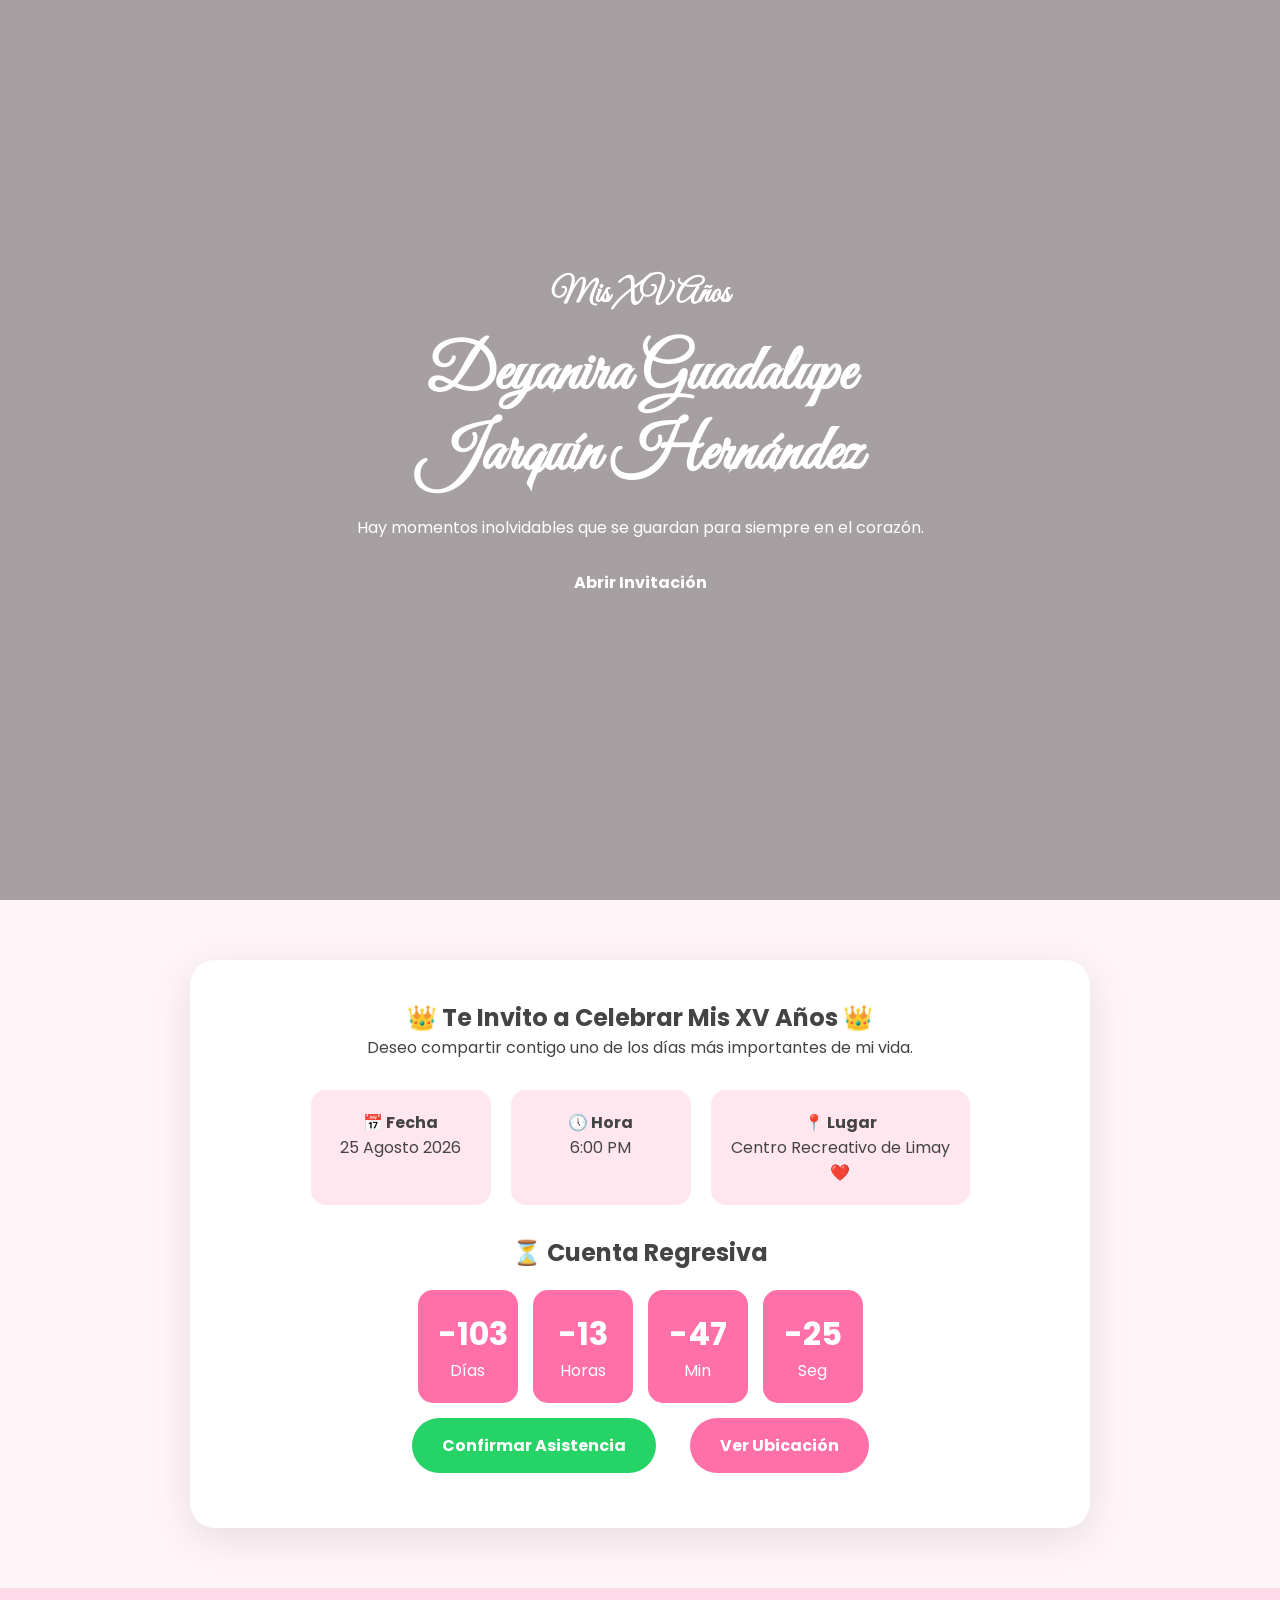
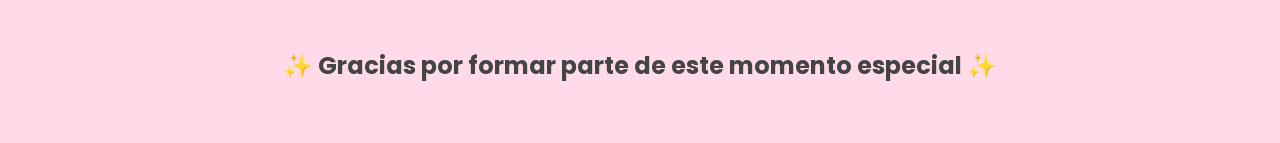
==== index.html @ f2883c16 "Add files via upload" ====
<!DOCTYPE html>

<html lang="es">
<head>
<meta charset="UTF-8">
<meta name="viewport" content="width=device-width, initial-scale=1.0">

<title>XV Años Deyanira Guadalupe</title>

<link rel="stylesheet" href="style.css">

<link href="https://fonts.googleapis.com/css2?family=Great+Vibes&family=Poppins:wght@300;400;600&display=swap" rel="stylesheet">

</head>
<body>

<div id="petals"></div>

<audio id="musica" loop>
    <source src="assets/musica.mp3" type="audio/mpeg">
</audio>

<section class="hero">

<div class="overlay">

<h3>Mis XV Años</h3>

<h1>Deyanira Guadalupe<br>Jarquín Hernández</h1>

<p>
Hay momentos inolvidables que se guardan para siempre en el corazón.
</p>

<a href="#evento" class="btn" id="btnAbrir">
Abrir Invitación
</a>

</div>

</section>

<section id="evento" class="card">

<h2>👑 Te Invito a Celebrar Mis XV Años 👑</h2>

<p>
Deseo compartir contigo uno de los días más importantes de mi vida.
</p>

<div class="info">

<div>
<h4>📅 Fecha</h4>
<p>25 Agosto 2026</p>
</div>

<div>
<h4>🕔 Hora</h4>
<p>6:00 PM</p>
</div>

<div>
<h4>📍 Lugar</h4>
<p>Centro Recreativo de Limay<br>❤️</p>
</div>

</div>

<h2>⏳ Cuenta Regresiva</h2>

<div id="countdown">

<div class="box">
<span id="days">0</span>
<p>Días</p>
</div>

<div class="box">
<span id="hours">0</span>
<p>Horas</p>
</div>

<div class="box">
<span id="minutes">0</span>
<p>Min</p>
</div>

<div class="box">
<span id="seconds">0</span>
<p>Seg</p>
</div>

</div>

<a
class="btn whatsapp"
href="https://wa.me/50582159557?text=Hola%20Deyanira,%20confirmo%20mi%20asistencia%20a%20tus%20XV%20Años"
target="_blank">

Confirmar Asistencia

</a>

<a
class="btn maps"
href="https://www.google.com/maps/place/Centro+Recreativo+Limay/@13.172949,-86.6126828,20.75z/data=!4m15!1m8!3m7!1s0x8f71c0680422ae6b:0xf61a244cb6ea5b37!2sSan+Juan+de+Limay!3b1!8m2!3d13.1777422!4d-86.6132317!16zL20vMDc4dGtt!3m5!1s0x8f71c14934490e0d:0x41bcb33f2bad09e2!8m2!3d13.1728596!4d-86.6125028!16s%2Fg%2F11fd8gxc76?entry=ttu&g_ep=EgoyMDI2MDYwMS4wIKXMDSoASAFQAw%3D%3D"
target="_blank">

Ver Ubicación

</a>

</section>

<section class="footer">

<h2>✨ Gracias por formar parte de este momento especial ✨</h2>

</section>

<script src="script.js"></script>

</body>
</html>
---- style.css ----
*{
margin:0;
padding:0;
box-sizing:border-box;
}

html{
scroll-behavior:smooth;
}

body{
font-family:'Poppins',sans-serif;
background:#fff5f8;
color:#444;
}

.hero{
height:100vh;
background:
linear-gradient(
rgba(0,0,0,.35),
rgba(0,0,0,.35)
),
url('assets/portada.jpg');

background-size:cover;
background-position:center;
display:flex;
justify-content:center;
align-items:center;
text-align:center;
}

.overlay{
color:white;
padding:20px;
}

.overlay h3{
font-size:2rem;
font-family:'Great Vibes',cursive;
}

.overlay h1{
font-size:4rem;
font-family:'Great Vibes',cursive;
margin:20px 0;
}

.overlay p{
max-width:600px;
margin:auto;
}

.card{
max-width:900px;
margin:60px auto;
padding:40px;
background:white;
border-radius:25px;
box-shadow:0 10px 40px rgba(0,0,0,.1);
text-align:center;
}

.info{
display:flex;
justify-content:center;
gap:20px;
flex-wrap:wrap;
margin:30px 0;
}

.info div{
background:#ffe6ef;
padding:20px;
border-radius:15px;
min-width:180px;
}

#countdown{
display:flex;
justify-content:center;
gap:15px;
flex-wrap:wrap;
margin-top:20px;
}

.box{
background:#ff6fa8;
color:white;
padding:20px;
border-radius:15px;
width:100px;
}

.box span{
font-size:2rem;
font-weight:bold;
}

.btn{
display:inline-block;
margin:15px;
padding:15px 30px;
border-radius:40px;
text-decoration:none;
color:white;
font-weight:bold;
transition:.3s;
}

.whatsapp{
background:#25D366;
}

.maps{
background:#ff6fa8;
}

.btn:hover{
transform:translateY(-3px);
}

.footer{
text-align:center;
padding:60px 20px;
background:#ffdbe9;
}

footer{text-align:center;padding:50px;font-size:1.2rem}
.petal{
position:fixed;
top:-20px;
font-size:20px;
animation:fall linear forwards;
pointer-events:none;
}


@media(max-width:768px){

.overlay h1{
font-size:2.5rem;
}

}
.petal{
    position: fixed;
    top: -50px;
    z-index: 9999;
    pointer-events: none;
    user-select: none;

    animation-name: caerPetalo;
    animation-timing-function: linear;
    animation-fill-mode: forwards;

    filter: drop-shadow(0 0 4px rgba(255,255,255,.6));
}

@keyframes caerPetalo {

    0%{
        transform:
            translateX(0px)
            translateY(0px)
            rotate(0deg);

        opacity:0;
    }

    10%{
        opacity:1;
    }

    25%{
        transform:
            translateX(50px)
            translateY(25vh)
            rotate(90deg);
    }

    50%{
        transform:
            translateX(-40px)
            translateY(50vh)
            rotate(180deg);
    }

    75%{
        transform:
            translateX(35px)
            translateY(75vh)
            rotate(270deg);
    }

    100%{
        transform:
            translateX(-30px)
            translateY(110vh)
            rotate(360deg);

        opacity:0;
    }
}
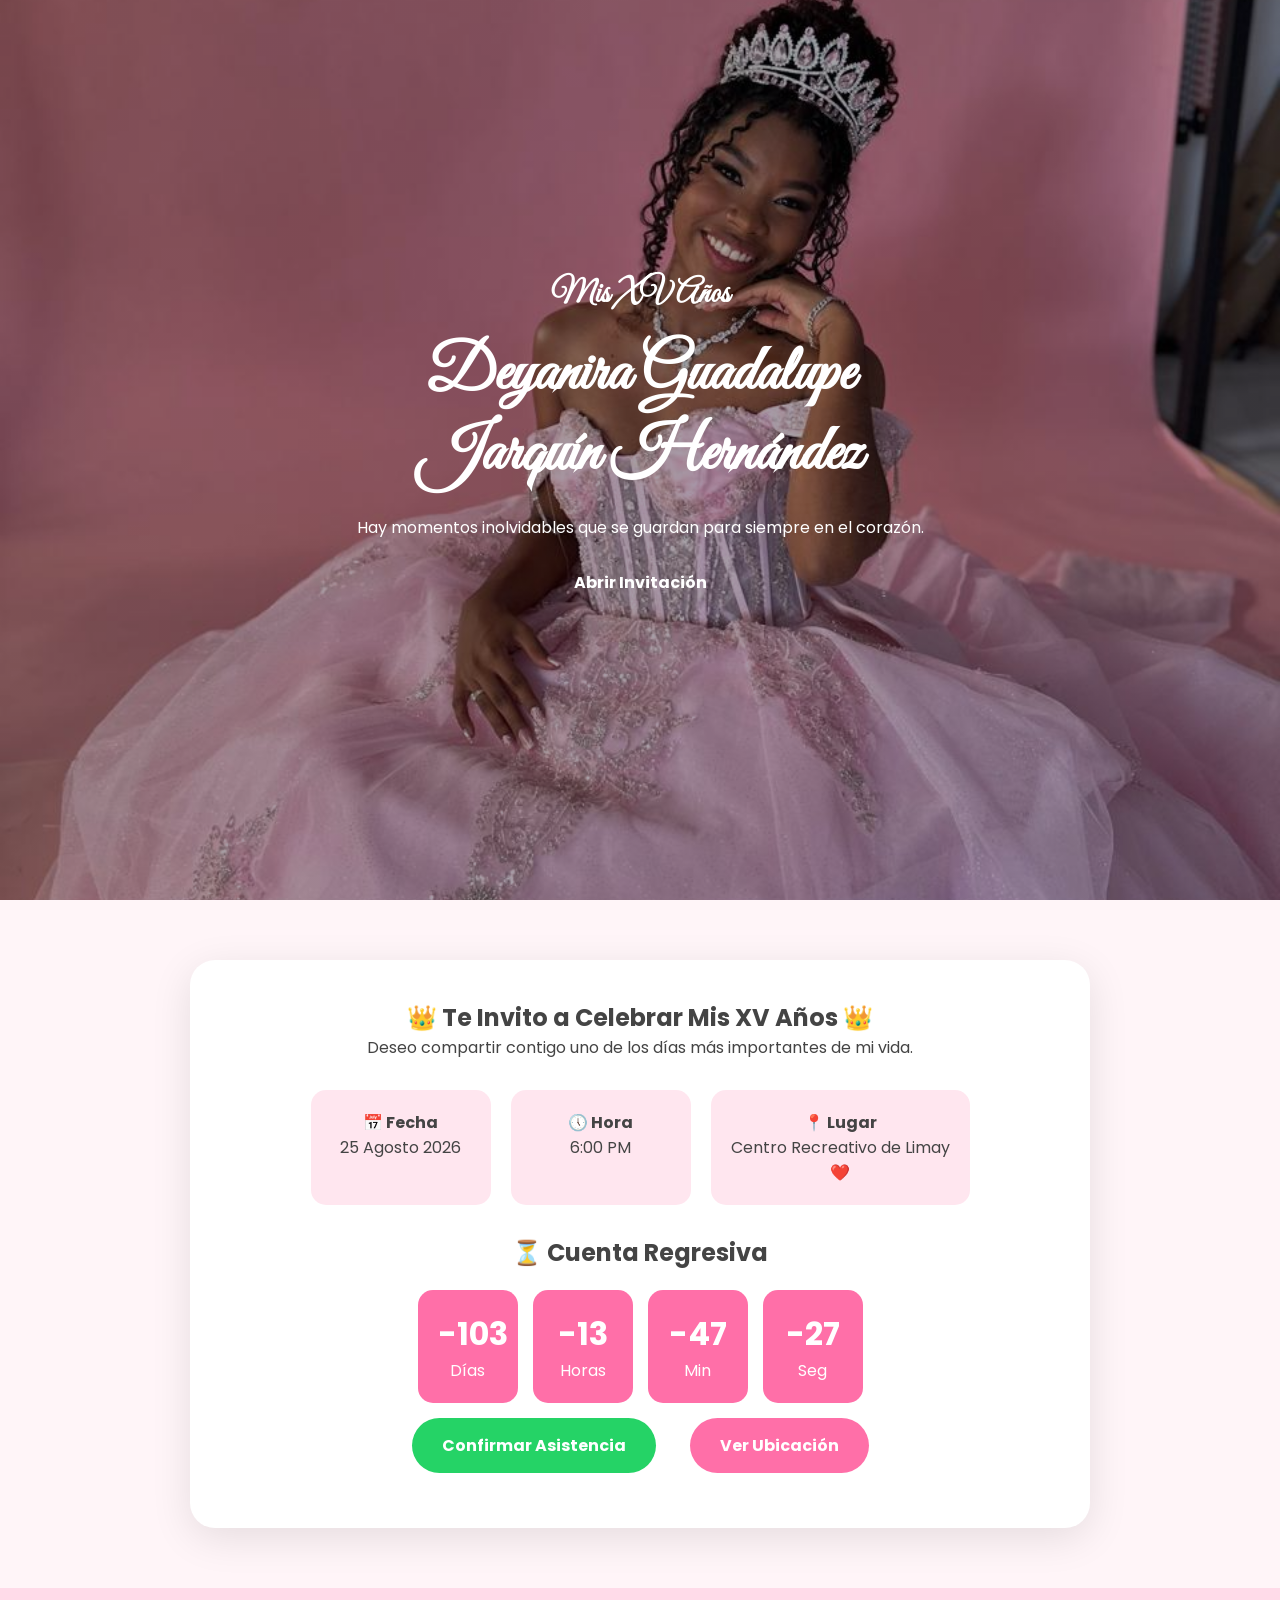
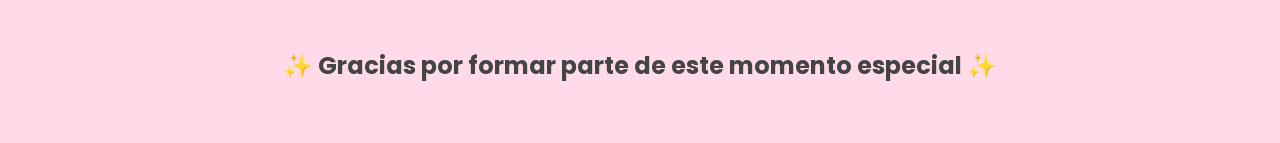
==== commit a731708d: "Fix HTML formatting and update links" ====
--- a/index.html
+++ b/index.html
@@ -104,8 +104,9 @@
 
 <a
 class="btn maps"
-href="https://www.google.com/maps/place/Centro+Recreativo+Limay/@13.172949,-86.6126828,20.75z/data=!4m15!1m8!3m7!1s0x8f71c0680422ae6b:0xf61a244cb6ea5b37!2sSan+Juan+de+Limay!3b1!8m2!3d13.1777422!4d-86.6132317!16zL20vMDc4dGtt!3m5!1s0x8f71c14934490e0d:0x41bcb33f2bad09e2!8m2!3d13.1728596!4d-86.6125028!16s%2Fg%2F11fd8gxc76?entry=ttu&g_ep=EgoyMDI2MDYwMS4wIKXMDSoASAFQAw%3D%3D"
-target="_blank">
+href="https://www.google.com/maps/search/?api=1&query=13.1728596,-86.6125028"
+target="_blank"
+rel="noopener noreferrer">
 
 Ver Ubicación
 
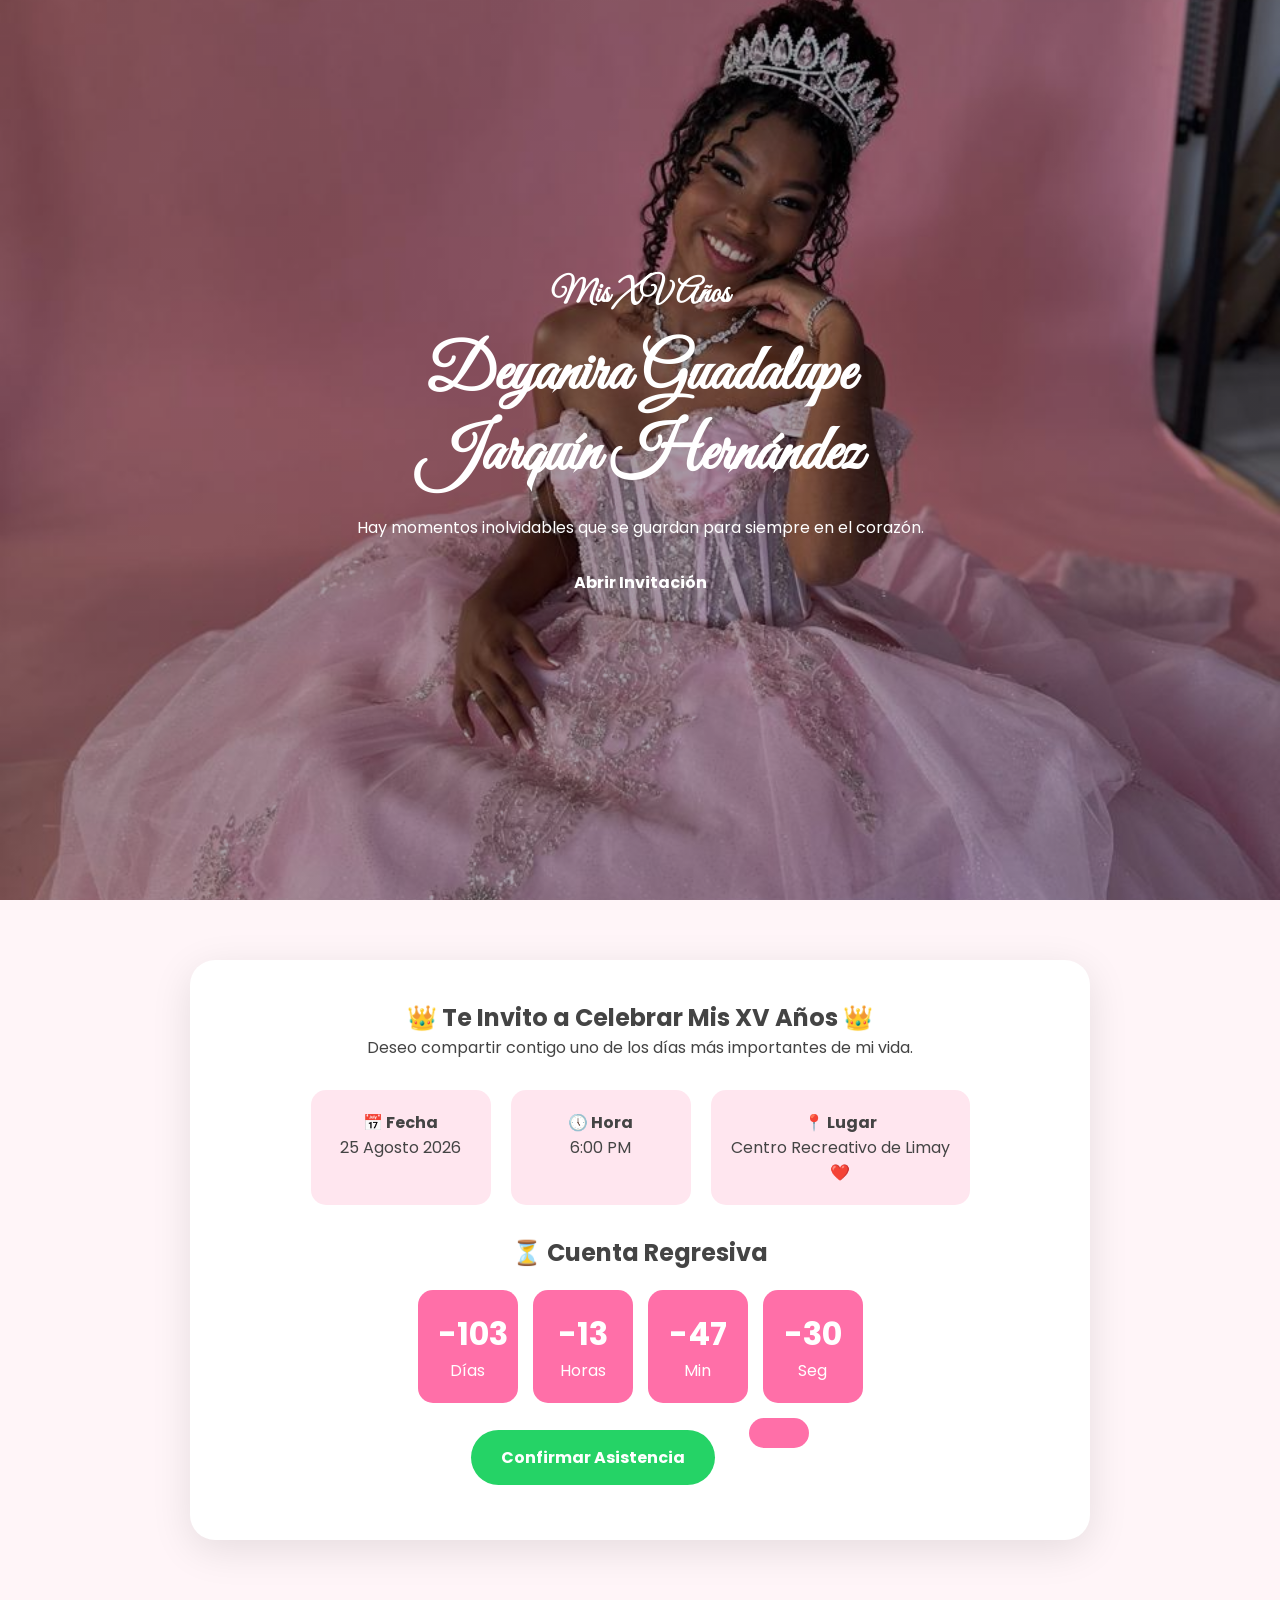
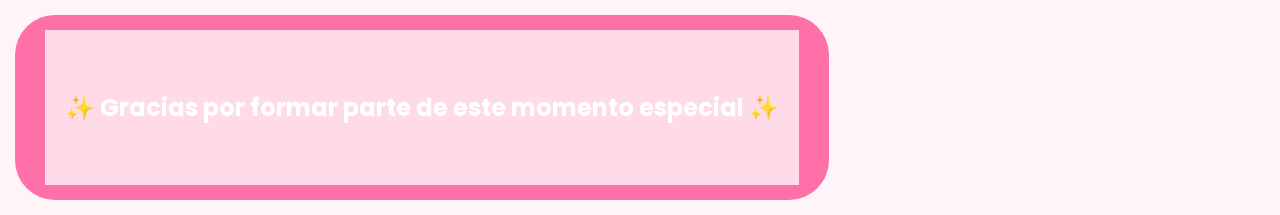
==== commit 1720d160: "Update index.html" ====
--- a/index.html
+++ b/index.html
@@ -105,8 +105,7 @@
 <a
 class="btn maps"
 href="https://www.google.com/maps/search/?api=1&query=13.1728596,-86.6125028"
-target="_blank"
-rel="noopener noreferrer">
+
 
 Ver Ubicación
 
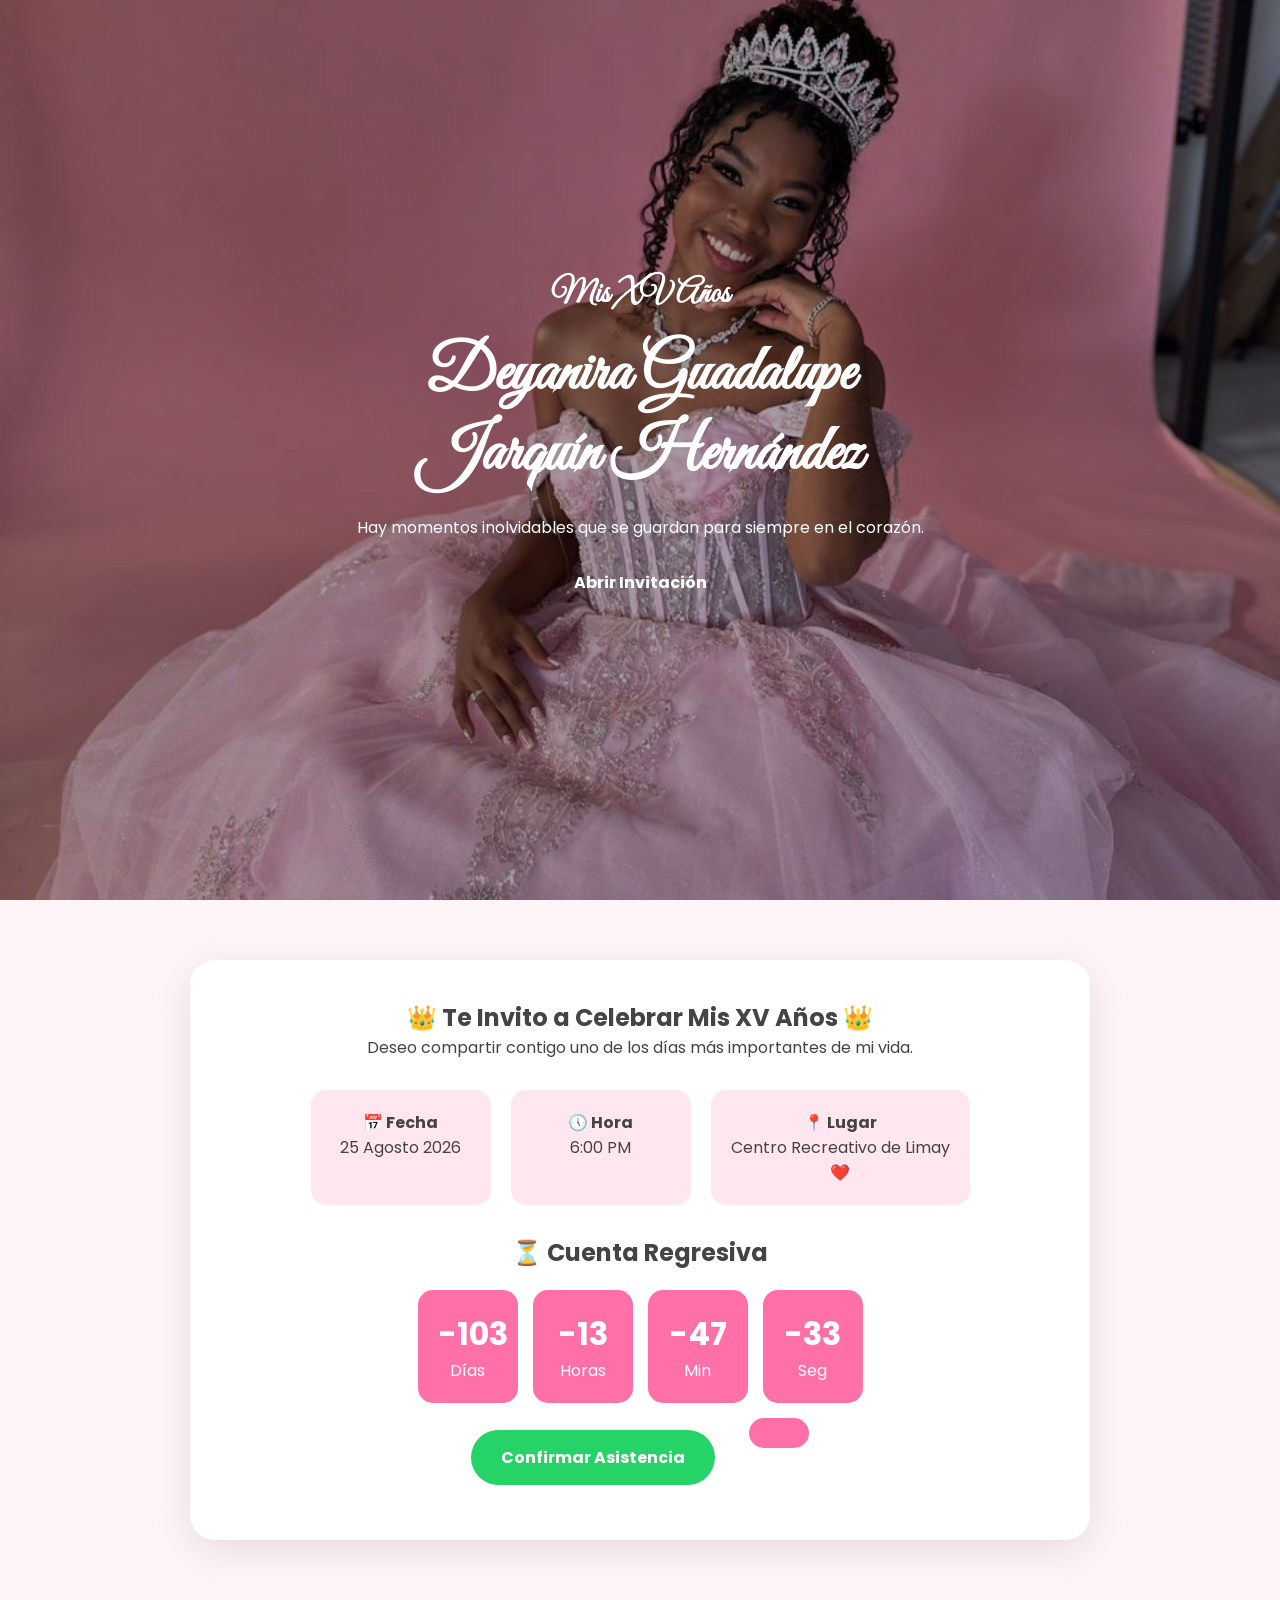
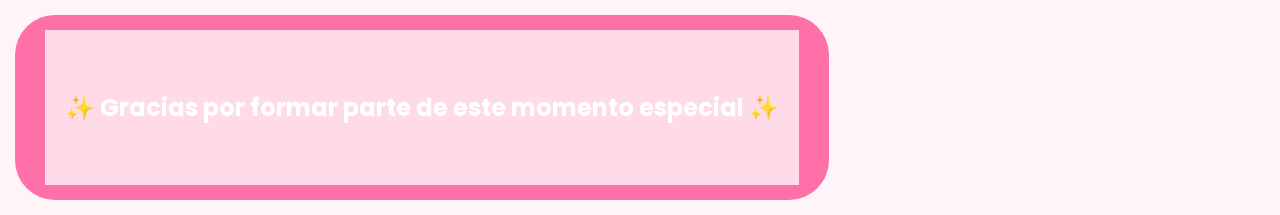
==== commit 494921fe: "Update index.html" ====
--- a/index.html
+++ b/index.html
@@ -105,7 +105,8 @@
 <a
 class="btn maps"
 href="https://www.google.com/maps/search/?api=1&query=13.1728596,-86.6125028"
-
+target="_blank"
+rel="noopener noreferrer"
 
 Ver Ubicación
 
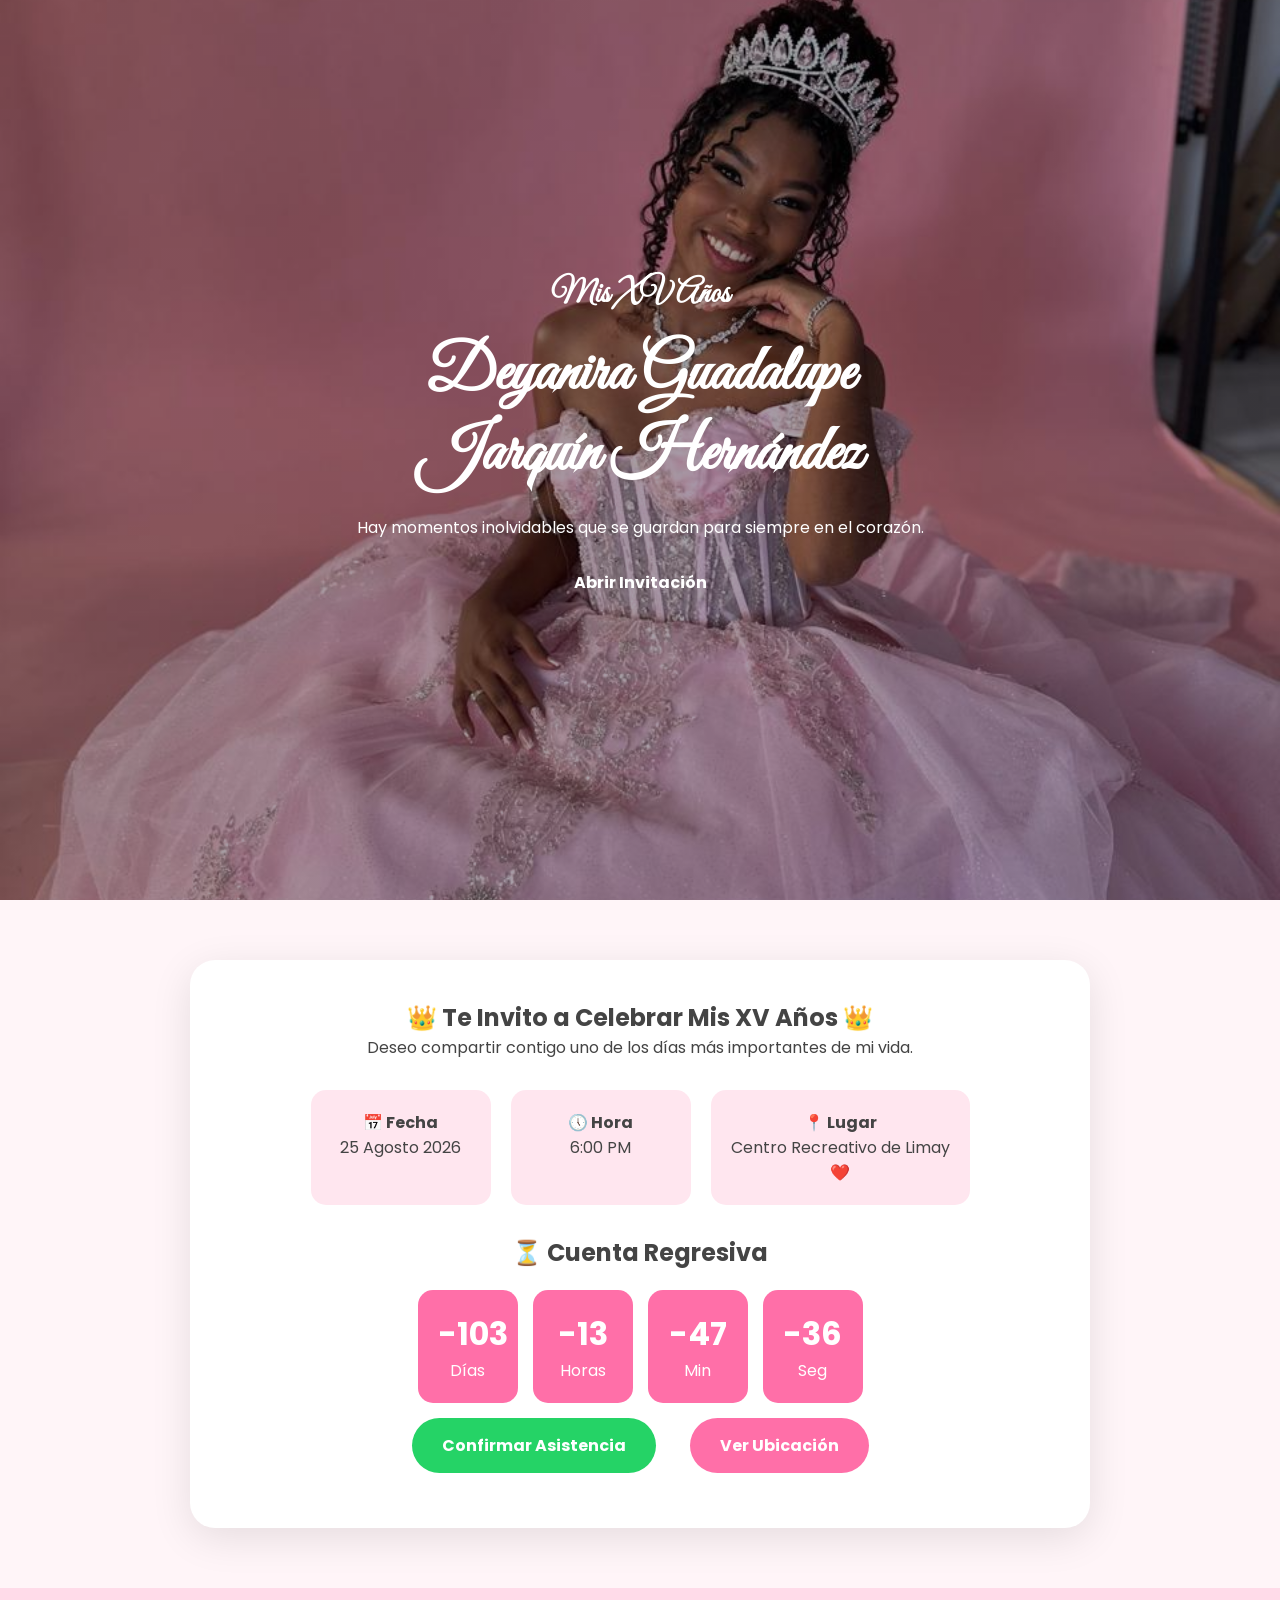
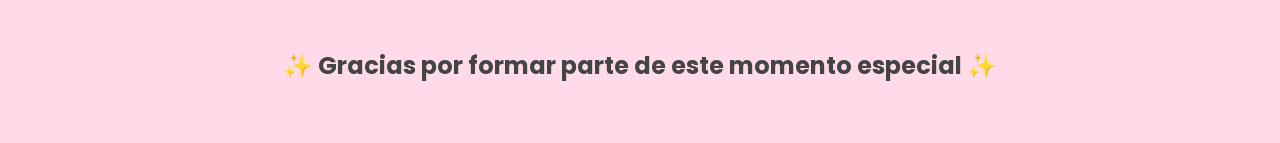
==== commit 39ebafb9: "Add files via upload" ====
--- a/index.html
+++ b/index.html
@@ -106,7 +106,7 @@
 class="btn maps"
 href="https://www.google.com/maps/search/?api=1&query=13.1728596,-86.6125028"
 target="_blank"
-rel="noopener noreferrer"
+rel="noopener noreferrer">
 
 Ver Ubicación
 
